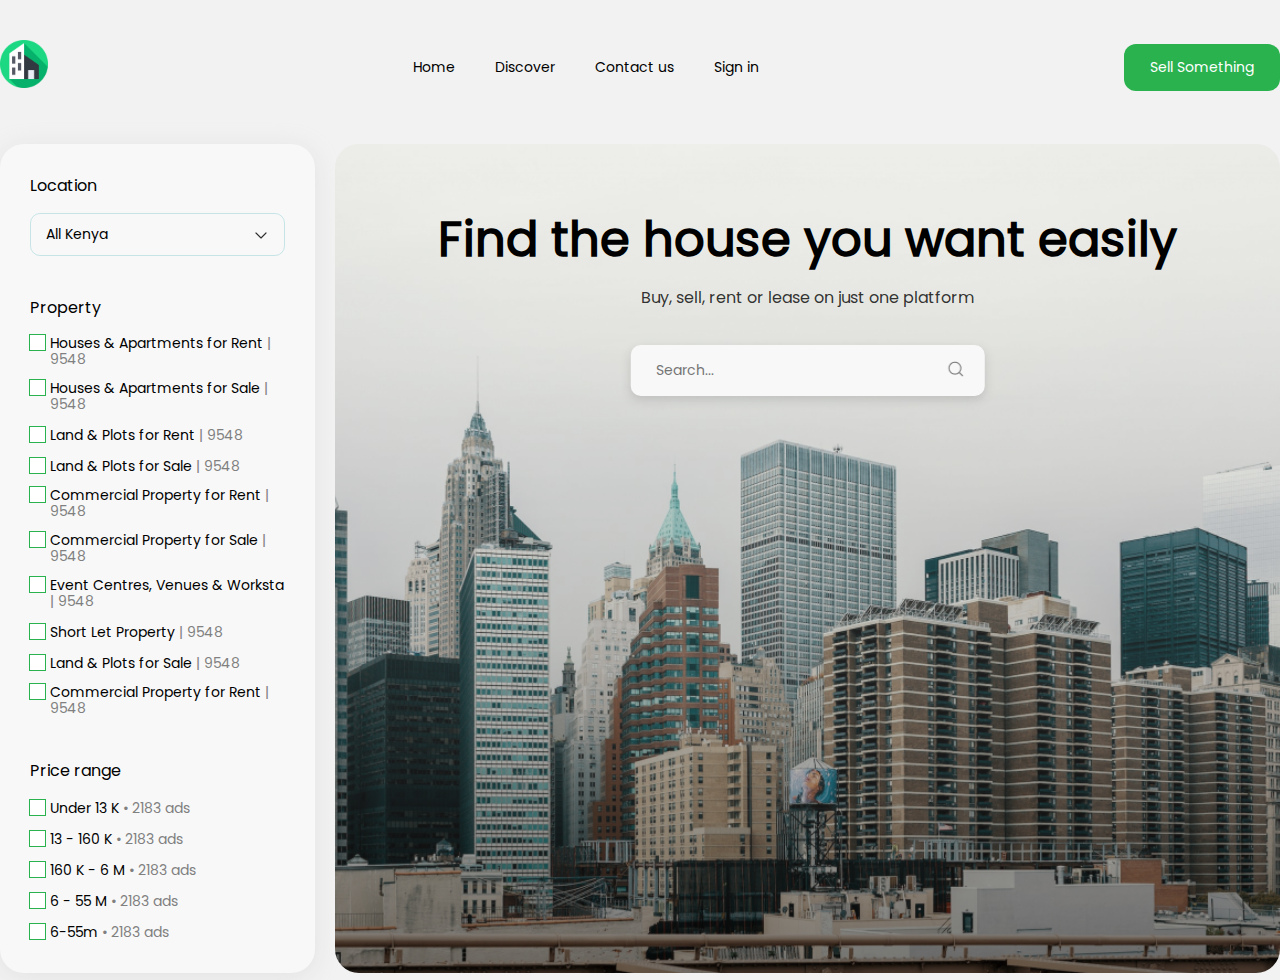
==== index.html @ 98f157ca "added checkbox-main-image and responsive" ====
<!DOCTYPE html>
<html lang="en">
<head>
    <meta charset="UTF-8">
    <meta name="viewport" content="width=device-width, initial-scale=1.0">
    <link rel="stylesheet" href="font.css">
    <link rel="stylesheet" href="style.css">
    <title>Find the house you want easily</title>
</head>
<body>
    <header>
        <div class="header-container">
            <div class="logo">
                <a href="index.html">
                    <img src="images/logo.svg" alt="Logo">
                </a>
            </div>
            <nav>
                <ul class="header-nav">
                    <li><a href="">Home</a></li>
                    <li><a href="">Discover</a></li>
                    <li><a href="">Contact us</a></li>
                    <li><a href="">Sign in</a></li>
                </ul>
            </nav>
            <a href="" class="sell-button">Sell Something</a>
            <div class="header-search">
                <img src="images/search-icon.png" alt="Search">
            </div>
        </div>
    </header>
    <main>
        <section class="checkbox-main-image">
            <div class="checkbox">
                <div class="location">
                    <h3>Location</h3>
                    <div class="drop-down">
                        <span>All Kenya</span>
                        <img src="images/arrow-down.png" alt="Arrow">
                    </div>
                </div>
                <div class="Property">
                    <h3>Property</h3>
                    <form class="property-checkbox">
                        <div class="property-box">
                            <input type="checkbox" id="house-apartment-rent" name="house-apartment-rent">
                            <label for="house-apartment-rent">Houses & Apartments for Rent <span>| 9548</span></label>
                        </div>
                        <div class="property-box">
                            <input type="checkbox" id="house-apartment-sale" name="house-apartment-sale" >
                            <label for="house-apartment-sale">Houses & Apartments for Sale <span>| 9548</span></label>
                        </div>
                        <div class="property-box">
                            <input type="checkbox" id="land-plot-rent" name="land-plot-rent" >
                            <label for="land-plot-rent">Land & Plots for Rent <span>| 9548</span></label>
                        </div>
                        <div class="property-box">
                            <input type="checkbox" id="land-plot-sale" name="" >
                            <label for="land-plot-sale">Land & Plots for Sale <span>| 9548</span></label>
                        </div>
                        <div class="property-box">
                            <input type="checkbox" id="commercial-property-rent" name="commercial-property-rent" >
                            <label for="commercial-property-rent">Commercial Property for Rent <span>| 9548</span></label>
                        </div>
                        <div class="property-box">
                            <input type="checkbox" id="commercial-property-sale" name="commercial-property-sale" >
                            <label for="commercial-property-sale">Commercial Property for Sale <span>| 9548</span></label>
                        </div>
                        <div class="property-box">
                            <input type="checkbox" id="event-venues" name="event-venues" >
                            <label for="event-venues">Event Centres, Venues & Worksta <span>| 9548</span></label>
                        </div>
                        <div class="property-box">
                            <input type="checkbox" id="short-property" name="short-property" >
                            <label for="short-property">Short Let Property <span>| 9548</span></label>
                        </div>
                        <div class="property-box">
                            <input type="checkbox" id="land-plot" name="land-plot" >
                            <label for="land-plot">Land & Plots for Sale <span>| 9548</span></label>
                        </div>
                        <div class="property-box">
                            <input type="checkbox" id="commercial-property" name="commercial-property" >
                            <label for="commercial-property">Commercial Property for Rent <span>| 9548</span></label>
                        </div>
                    </form>
                </div>
                <div class="Price-range">
                    <h3>Price range</h3>
                    <form class="price-range-checkbox">
                        <div class="price-range-box">
                            <input type="checkbox" id="tiny" name="tiny">
                            <label for="tiny">Under 13 K <span> • 2183 ads</span></label>
                        </div>
                        <div class="price-range-box">
                            <input type="checkbox" id="small" name="small">
                            <label for="small">13 - 160 K <span> • 2183 ads</span></label>
                        </div>
                        <div class="price-range-box">
                            <input type="checkbox" id="normal" name="normal">
                            <label for="normal">160 K - 6 M  <span> • 2183 ads</span></label>
                        </div>
                        <div class="price-range-box">
                            <input type="checkbox" id="large" name="large">
                            <label for="large">6 - 55 M <span> • 2183 ads</span></label>
                        </div>
                        <div class="price-range-box">
                            <input type="checkbox" id="extra" name="extra">
                            <label for="extra">6-55m <span> • 2183 ads</span></label>
                        </div>
                    </form>
                </div>
            </div>
            <div class="main-image">
                <img src="images/main-image.png" alt="City" class="main-image-bg">
                <div class="main-image-text">
                    <h1>Find the house you want easily</h1>
                    <span class="title-under">Buy, sell, rent or lease on just one platform</span>
                    <div class="search-container">
                        <form class="search-bar-main">
                            <input type="text" placeholder="Search..." name="main-search">
                            <button type="submit"><img src="images/search-icon.png" alt="Search"></button>
                        </form>
                    </div>
                </div>
            </div>
        </section>
    </main>
</body>
</html>
---- font.css ----
@font-face {
    font-family: "poppins";
    src: url(fonts/poppins.ttf);
}
---- style.css ----
* {
    margin: 0;
    padding: 0;
    box-sizing: border-box;
}

a {
    text-decoration: none;
    color: inherit;
}

ul {
    list-style: none;
}

body {
    font-family: "poppins";
    background-color: #F2F2F2;
}

/* FONTS */

header,
.checkbox,
footer {
    font-size: 14px;
    font-weight: 400;
    line-height: 21px;
}

h3 {
    font-size: 16px;
    font-weight: 500;
    line-height: 24px;
}

            /* END FONTS */

            /* HEADER */

.header-container {
    max-width: 1500px;
    margin: 0 auto;
    display: flex;
    justify-content: space-between;
    align-items: center;
    margin-top: 40px;
}

.header-nav {
    display: flex;
    gap: 40px;
}

.header-nav a {
    position: relative;
    display: block;
}

.header-nav a::after {
    content: "";
    position: absolute;
    width: 100%;
    height: 2px;
    background: #29B24E;
    left: 0;
    bottom: -8px;
    transform: scale(0);
    transition: 0.5s;
}

.header-nav a:hover::after {
    transform: scaleX(1);
}

.sell-button {
    padding: 13px 26px 13px 26px;
    border-radius: 12px;
    background-color: #29B24E;
    color: #FFFFFF;
}

.header-search {
    display: none;
}

            /* END HEADER */

            /* CHECKBOX MAIN IMAGE */

main {
    max-width: 1500px;
    margin: 0 auto;
}

.checkbox-main-image {
    margin-top: 50px;
    display: grid;
    grid-template-columns: 1fr 3fr;
    grid-template-rows: 1fr;
    gap: 20px;
}

.checkbox {
    background-color: #F8F8F8;
    box-shadow: 0px 4px 25px 0px #C2C2C24F;
    border-radius: 24px;
    padding: 30px;
}

.drop-down {
    display: flex;
    justify-content: space-between;
    padding: 10px 15px;
    align-items: center;
    border: 1px solid #0D9CA436;
    border-radius: 10px;
    margin-top: 15px;
}

[type="checkbox"] {
    display: none;
}

[type="checkbox"] + label {
    position: relative;
    padding-left: 20px;
    cursor: pointer;
    display: inline-block;
    color: black;
    line-height: 16px;
}

[type="checkbox"] + label::before {
    content: "";
    position: absolute;
    left: 0;
    top: 0;
    width: 15px;
    height: 15px;
    outline: 1.4px solid #29B24E;
    background: #FFFFFF;
}

[type="checkbox"]:checked + label::before {
    content: "";
    position: absolute;
    left: 0;
    top: 0;
    width: 15px;
    height: 15px;
    outline: 1.4px solid #29B24E;
    background: #29B24E
}

[type="checkbox"]:checked + label::after {
    content: "";
    position: absolute;
    left: 0;
    top: 0;
    width: 16px;
    height: 16px;
    background-image:url(images/check.png);
    background-size: contain;
}

.Property,
.Price-range {
    margin-top: 40px;
}

.property-checkbox {
    display: flex;
    flex-direction: column;
    gap: 10px;
    margin-top: 15px;
}

.price-range-checkbox{
    display: flex;
    flex-direction: column;
    gap: 10px;
    margin-top: 15px;
}

.property-checkbox span,
.price-range-box span {
    color: grey;
}

.main-image {
    position: relative;
    height: auto;
    border-radius: 24px;
}

.main-image-bg {
    width: 100%;
    height: 100%;
    border-radius: 24px;
}

.main-image-text {
    margin-top: 60px;
    width: 90%;
    position: absolute;
    text-align: center;
    display: flex;
    flex-direction: column;
    gap: 10px;
    align-items: center;
    top: 0;
    left: 50%;
    transform:  translate(-50%);
}

h1 {
    font-size: 48px;
    font-weight: 600;
    line-height: 72px;
}

.title-under {
    font-size: 16px;
    font-weight: 400;
    line-height: 24px;
    color: #000000CC;
}

.search-container {
    margin-top: 25px;
}

.search-bar-main {
    min-width: 300px;
    background-color: #F8F8F8;
    display: flex;
    align-items: center;
    padding: 5px 5px;
    border-radius: 10px;
    box-shadow: 0px 4px 10px 0px #7C7C7C45;
}

.search-bar-main button {
    border: 0;
    background-color: #F8F8F8;
    cursor: pointer;
    padding-right: 15px
}

.search-bar-main input {
    background-color: #F8F8F8CC;
    flex: 1;
    border: 0;
    outline: none;
    padding: 10px 20px;
    font-size: 14px;
    line-height: 21px;
    font-weight: 400;
    font-family: "poppins";
}

            /* RESPONSIVE */

@media (max-width: 1440px) {

    .header-container {
        max-width: 1300px;
        margin-bottom: 50px;
    }
    .checkbox-main-image {
        max-width: 1300px;
        margin: 0 auto;
    }

    .main-image-bg {
        object-fit: cover
    }

}

@media (max-width: 1240px) {

    .header-container {
        max-width: 1100px;
    }

    .checkbox-main-image {
        max-width: 1100px;
        margin: 0 auto;
    }
    
    .main-image-bg {
        object-fit: cover
    }

}

@media (max-width: 1100px) {

    .header-container {
        max-width: 900px;
    }

    .checkbox-main-image {
        max-width: 900px;
        margin: 0 auto;
    }

    .main-image-bg {
        object-fit: cover
    }
    
}

@media (max-width: 767px) {

    .header-container {
        max-width: 90%;
    }

    .header-nav,
    .search-container,
    .sell-button {
        display: none;
    }

    .header-search {
        display: flex;
        justify-content: center;
        align-items: center;
        width: 44px;
        height: 44px;
        border-radius: 50%;
        background-color: #F8F8F8;
        box-shadow: 0px 4px 25px 0px #C2C2C24F;
    }

    .checkbox-main-image {
        max-width: 90%;
        display: flex;
        flex-direction: column-reverse;
    }

    .main-image-bg {
        width: 100%;
        height: 700px
    }
}

@media (max-width: 567px) {

    .header-container {
        margin-bottom: 20px;
    }

    h1 {
        margin-bottom: 20px;
        font-size: 24px;
        line-height: 36px;
        width: 250px;
        /* border: 1px solid red; */
    }

    .title-under {
        font-size: 14px;
        line-height: 21px;
    }

}

@media (max-width: 567px) {
    
    .checkbox-main-image {
        max-width: 100%;
    }

    .main-image {
        max-width: 90%;
        margin: 0 auto;
    }
}
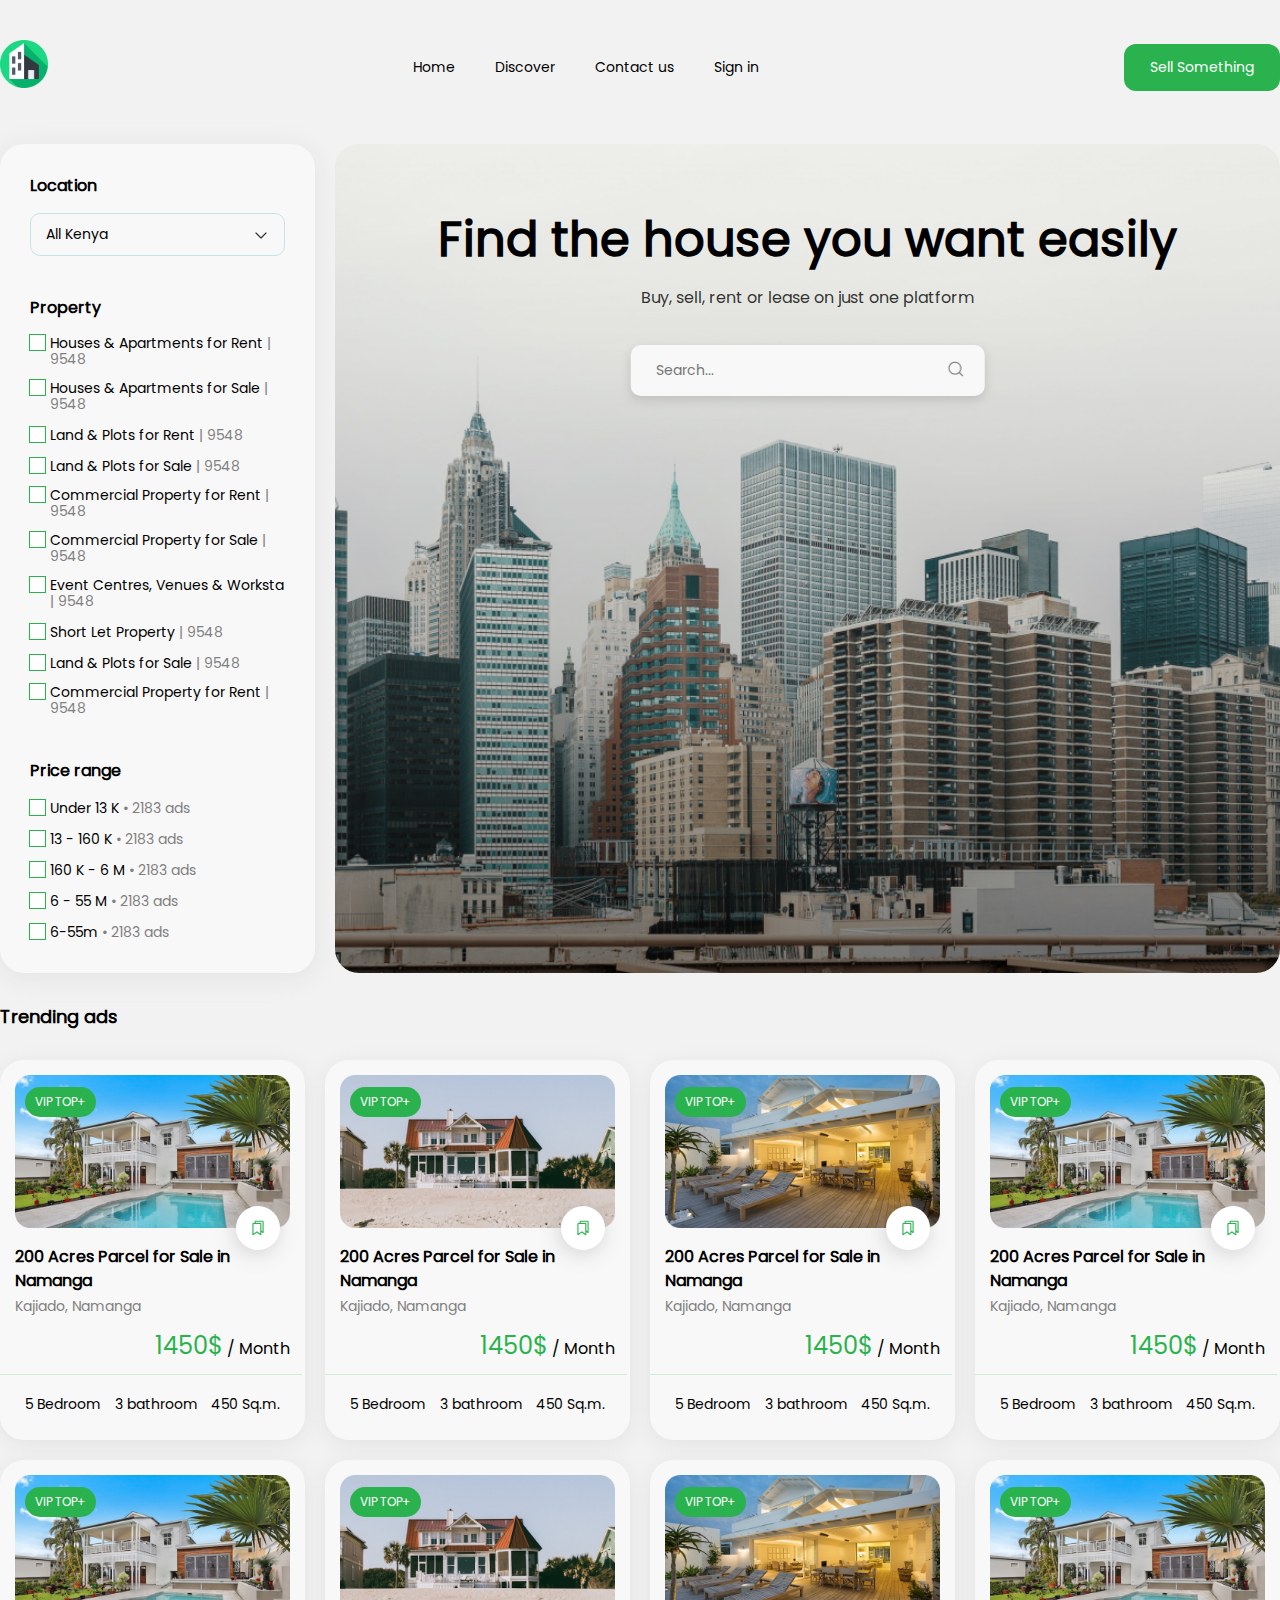
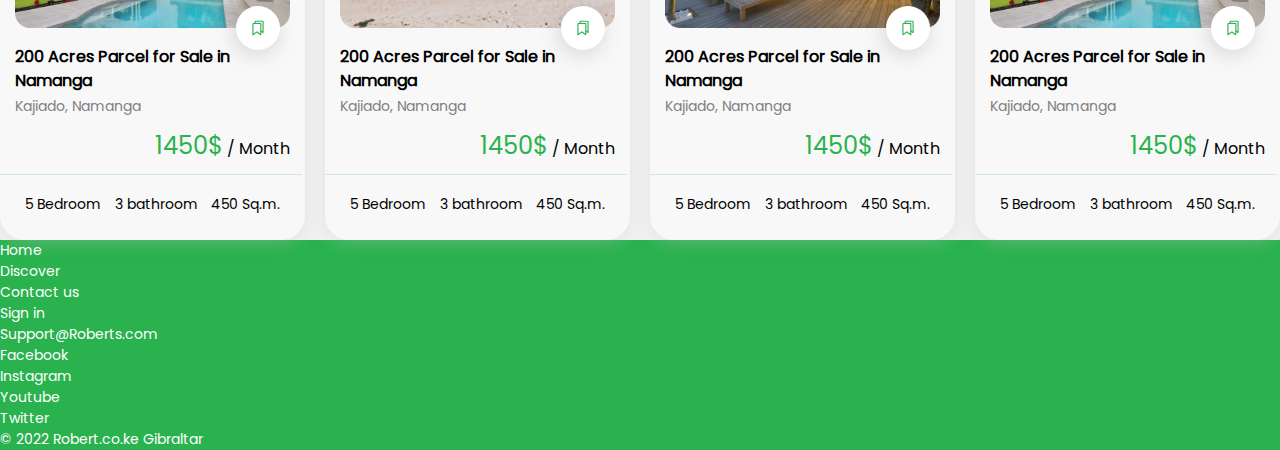
==== commit f25929e1: "added product cards section and responsive" ====
--- a/index.html
+++ b/index.html
@@ -15,7 +15,7 @@
                     <img src="images/logo.svg" alt="Logo">
                 </a>
             </div>
-            <nav>
+            <nav class="header-nav-container">
                 <ul class="header-nav">
                     <li><a href="">Home</a></li>
                     <li><a href="">Discover</a></li>
@@ -124,6 +124,227 @@
                 </div>
             </div>
         </section>
+        <section class="product-cards">
+            <h2 class="main-page-box-title">Trending ads</h2>
+            <div class="card-container">
+                <div class="card-box">
+                    <div class="card-image">
+                        <img src="images/house-pool.png" alt="House Pool" class="card-image-relative">
+                        <div class="vip-top">
+                            <span>VIP TOP+</span>
+                        </div>
+                        <div class="save-container">
+                            <img src="images/save-icon.png" alt="Save">
+                        </div>
+                    </div>
+                    <div class="card-info">
+                        <h3>200 Acres Parcel for Sale in Namanga</h3>
+                        <span class="card-text">Kajiado, Namanga</span>
+                        <div class="card-text-right">
+                            <span class="green-text">1450$</span> / Month 
+                        </div>
+                    </div>
+                    <div class="card-footer">
+                        <span>5 Bedroom</span>
+                        <span>3 bathroom</span>
+                        <span>450 Sq.m.</span>
+                    </div>  
+                </div>
+                <div class="card-box">
+                    <div class="card-image">
+                        <img src="images/house-beach.png" alt="House house-beach" class="card-image-relative">
+                        <div class="vip-top">
+                            <span>VIP TOP+</span>
+                        </div>
+                        <div class="save-container">
+                            <img src="images/save-icon.png" alt="Save">
+                        </div>
+                    </div>
+                    <div class="card-info">
+                        <h3>200 Acres Parcel for Sale in Namanga</h3>
+                        <span class="card-text">Kajiado, Namanga</span>
+                        <div class="card-text-right">
+                            <span class="green-text">1450$</span> / Month 
+                        </div>
+                    </div>
+                    <div class="card-footer">
+                        <span>5 Bedroom</span>
+                        <span>3 bathroom</span>
+                        <span>450 Sq.m.</span>
+                    </div>
+                </div>
+                <div class="card-box">
+                    <div class="card-image">
+                        <img src="images/house-white.png" alt="House White" class="card-image-relative">
+                        <div class="vip-top">
+                            <span>VIP TOP+</span>
+                        </div>
+                        <div class="save-container">
+                            <img src="images/save-icon.png" alt="Save">
+                        </div>
+                    </div>
+                    <div class="card-info">
+                        <h3>200 Acres Parcel for Sale in Namanga</h3>
+                        <span class="card-text">Kajiado, Namanga</span>
+                        <div class="card-text-right">
+                            <span class="green-text">1450$</span> / Month 
+                        </div>
+                    </div>
+                    <div class="card-footer">
+                        <span>5 Bedroom</span>
+                        <span>3 bathroom</span>
+                        <span>450 Sq.m.</span>
+                    </div>
+                </div>
+                <div class="card-box">
+                    <div class="card-image">
+                        <img src="images/house-pool.png" alt="House Pool" class="card-image-relative">
+                        <div class="vip-top">
+                            <span>VIP TOP+</span>
+                        </div>
+                        <div class="save-container">
+                            <img src="images/save-icon.png" alt="Save">
+                        </div>
+                    </div>
+                    <div class="card-info">
+                        <h3>200 Acres Parcel for Sale in Namanga</h3>
+                        <span class="card-text">Kajiado, Namanga</span>
+                        <div class="card-text-right">
+                            <span class="green-text">1450$</span> / Month 
+                        </div>
+                    </div>
+                    <div class="card-footer">
+                        <span>5 Bedroom</span>
+                        <span>3 bathroom</span>
+                        <span>450 Sq.m.</span>
+                    </div>
+                </div>
+                <div class="card-box">
+                    <div class="card-image">
+                        <img src="images/house-pool.png" alt="House Pool" class="card-image-relative">
+                        <div class="vip-top">
+                            <span>VIP TOP+</span>
+                        </div>
+                        <div class="save-container">
+                            <img src="images/save-icon.png" alt="Save">
+                        </div>
+                    </div>
+                    <div class="card-info">
+                        <h3>200 Acres Parcel for Sale in Namanga</h3>
+                        <span class="card-text">Kajiado, Namanga</span>
+                        <div class="card-text-right">
+                            <span class="green-text">1450$</span> / Month 
+                        </div>
+                    </div>
+                    <div class="card-footer">
+                        <span>5 Bedroom</span>
+                        <span>3 bathroom</span>
+                        <span>450 Sq.m.</span>
+                    </div>
+                </div>
+                <div class="card-box">
+                    <div class="card-image">
+                        <img src="images/house-beach.png" alt="House Beach" class="card-image-relative">
+                        <div class="vip-top">
+                            <span>VIP TOP+</span>
+                        </div>
+                        <div class="save-container">
+                            <img src="images/save-icon.png" alt="Save">
+                        </div>
+                    </div>
+                    <div class="card-info">
+                        <h3>200 Acres Parcel for Sale in Namanga</h3>
+                        <span class="card-text">Kajiado, Namanga</span>
+                        <div class="card-text-right">
+                            <span class="green-text">1450$</span> / Month 
+                        </div>
+                    </div>
+                    <div class="card-footer">
+                        <span>5 Bedroom</span>
+                        <span>3 bathroom</span>
+                        <span>450 Sq.m.</span>
+                    </div>
+                </div>
+                <div class="card-box">
+                    <div class="card-image">
+                        <img src="images/house-white.png" alt="House White" class="card-image-relative">
+                        <div class="vip-top">
+                            <span>VIP TOP+</span>
+                        </div>
+                        <div class="save-container">
+                            <img src="images/save-icon.png" alt="Save">
+                        </div>
+                    </div>
+                    <div class="card-info">
+                        <h3>200 Acres Parcel for Sale in Namanga</h3>
+                        <span class="card-text">Kajiado, Namanga</span>
+                        <div class="card-text-right">
+                            <span class="green-text">1450$</span> / Month 
+                        </div>
+                    </div>
+                    <div class="card-footer">
+                        <span>5 Bedroom</span>
+                        <span>3 bathroom</span>
+                        <span>450 Sq.m.</span>
+                    </div>
+                </div>
+                <div class="card-box">
+                    <div class="card-image">
+                        <img src="images/house-pool.png" alt="House Pool" class="card-image-relative">
+                        <div class="vip-top">
+                            <span>VIP TOP+</span>
+                        </div>
+                        <div class="save-container">
+                            <img src="images/save-icon.png" alt="Save">
+                        </div>
+                    </div>
+                    <div class="card-info">
+                        <h3>200 Acres Parcel for Sale in Namanga</h3>
+                        <span class="card-text">Kajiado, Namanga</span>
+                        <div class="card-text-right">
+                            <span class="green-text">1450$</span> / Month 
+                        </div>
+                    </div>
+                    <div class="card-footer">
+                        <span>5 Bedroom</span>
+                        <span>3 bathroom</span>
+                        <span>450 Sq.m.</span>
+                    </div>
+                </div>
+            </div>
+        </section>
     </main>
+    <footer>
+        <div class="footer-bg">
+            <div class="footer-container">
+                <div class="nav-social">
+                    <div class="footer-top">
+                        <nav class="footer-nav-container">
+                            <ul class="footer-nav">
+                                <li><a href="">Home</a></li>
+                                <li><a href="">Discover</a></li>
+                                <li><a href="">Contact us</a></li>
+                                <li><a href="">Sign in</a></li>
+                            </ul>
+                        </nav>
+                        <div class="email">
+                            <span>Support@Roberts.com</span>
+                        </div>
+                        <nav class="social-nav-container">
+                            <ul class="social-nav">
+                                <li><a href="https://www.facebook.com/" target="_blank">Facebook</a></li>
+                                <li><a href="https://www.instagram.com/" target="_blank">Instagram</a></li>
+                                <li><a href="https://www.youtube.com/" target="_blank">Youtube</a></li>
+                                <li><a href="https://twitter.com/" target="_blank">Twitter</a></li>
+                            </ul>
+                        </nav>
+                    </div>
+                </div>
+                <div class="copyright">
+                    <span>© 2022 Robert.co.ke Gibraltar</span>
+                </div>
+            </div>
+        </div>
+    </footer>
 </body>
 </html>--- a/style.css
+++ b/style.css
@@ -22,6 +22,7 @@
 
 header,
 .checkbox,
+.card-footer,
 footer {
     font-size: 14px;
     font-weight: 400;
@@ -30,7 +31,6 @@
 
 h3 {
     font-size: 16px;
-    font-weight: 500;
     line-height: 24px;
 }
 
@@ -260,6 +260,125 @@
     font-family: "poppins";
 }
 
+            /* END CHECKBOX MAIN IMAGE */
+
+            /* PRODUCT CARDS */
+
+.card-image-relative {
+    width: 100%;
+    height: auto;
+}
+
+.product-cards {
+    max-width: 100%;
+    margin-bottom: 100px;
+}
+
+.main-page-box-title {
+    font-size: 18px;
+    line-height: 27px;
+    margin-top: 30px;
+    margin-bottom: 30px;
+}
+
+.card-container {
+    display: grid;
+    max-width: 100%;
+    grid-template-columns: 1fr 1fr 1fr 1fr;
+    grid-template-rows: 1fr 1fr;
+    gap: 20px;
+}
+
+.card-box {
+    display: flex;
+    flex-direction: column;
+    background-color: #F8F8F8;
+    box-shadow: 0px 4px 18px 0px #C2C2C24D;
+    border-radius: 24px;
+    padding: 15px;
+    gap: 10px;
+}
+
+.card-image {
+    position: relative;
+}
+
+.vip-top {
+    font-size: 12px;
+    font-weight: 500;
+    line-height: 18px;
+    color: #FFFFFF;
+    position: absolute;
+    border-radius: 15px;
+    background-color: #29B24E;
+    padding: 6px 10px;
+    top: 12px;
+    left: 10px;
+}
+
+.save-container {
+    position: absolute;
+    display: flex;
+    justify-content: center;
+    align-items: center;
+    background-color: #FFFFFF;
+    box-shadow: -2px 4px 20px 0px #6D6D6D40;
+    padding: 13px;
+    border-radius: 50%;
+    bottom: -15px;
+    right: 10px;
+
+}
+
+.card-text {
+    color: grey;
+    font-size: 14px;
+    font-weight: 400;
+    line-height: 21px;
+}
+
+.card-text-right {
+    text-align: right;
+    position: relative;
+}
+
+.green-text {
+    color: #29B24E;
+    font-size: 24px;
+    line-height: 56px;
+    font-weight: 500;
+}
+
+.card-text-right::after {
+    position: absolute;
+    content: "";
+    display: block;
+    width: 109.7%;
+    left: -15px;
+    height: 1px;
+    background-color: #CFEAD6;
+}
+
+.card-footer {
+    display: flex;
+    justify-content: space-between;
+    padding: 10px;
+}
+
+            /* END PRODUCT CARDS */
+
+            /* FOOTER */
+
+.footer-bg {
+    background-color: #29B24E;
+    color: #FFFFFF;
+}
+
+.footer-container {
+    max-width: 1500px;
+    margin: 0 auto;
+}
+
             /* RESPONSIVE */
 
 @media (max-width: 1440px) {
@@ -277,6 +396,15 @@
         object-fit: cover
     }
 
+    .product-cards {
+        width: 1300px;
+        margin: 0 auto;
+    }
+
+    .card-container {
+        width: 1300px;
+    }
+
 }
 
 @media (max-width: 1240px) {
@@ -294,36 +422,19 @@
         object-fit: cover
     }
 
+    .product-cards {
+        width: 1100px;
+    }
+
+    .card-container {
+        width: 1100px;
+        grid-template-columns: 1fr 1fr 1fr;
+        grid-template-rows: 1fr 1fr;
+    }
+
 }
 
 @media (max-width: 1100px) {
-
-    .header-container {
-        max-width: 900px;
-    }
-
-    .checkbox-main-image {
-        max-width: 900px;
-        margin: 0 auto;
-    }
-
-    .main-image-bg {
-        object-fit: cover
-    }
-    
-}
-
-@media (max-width: 767px) {
-
-    .header-container {
-        max-width: 90%;
-    }
-
-    .header-nav,
-    .search-container,
-    .sell-button {
-        display: none;
-    }
 
     .header-search {
         display: flex;
@@ -336,6 +447,16 @@
         box-shadow: 0px 4px 25px 0px #C2C2C24F;
     }
 
+    .header-nav,
+    .search-container,
+    .sell-button {
+        display: none;
+    }
+
+    .header-container {
+        max-width: 900px;
+    }
+
     .checkbox-main-image {
         max-width: 90%;
         display: flex;
@@ -346,6 +467,40 @@
         width: 100%;
         height: 700px
     }
+
+    .product-cards {
+        width: 90%;
+    }
+
+    .card-container {
+        width: 100%;
+        grid-template-columns: 1fr 1fr 1fr;
+        grid-template-rows: 1fr 1fr 1fr;
+    }
+    
+}
+
+@media (max-width: 980px) {
+    .header-container {
+        max-width: 90%;
+    }
+
+    .card-container {
+        width: 100%;
+        grid-template-columns: 1fr 1fr ;
+        grid-template-rows: 1fr 1fr 1fr 1fr;
+    }
+}
+
+@media (max-width: 660px) {
+
+    .card-container {
+        width: 100%;
+        grid-template-columns: 1fr ;
+        grid-template-rows: repeat(1fr, 8);
+    }
+
+
 }
 
 @media (max-width: 567px) {
@@ -367,10 +522,6 @@
         line-height: 21px;
     }
 
-}
-
-@media (max-width: 567px) {
-    
     .checkbox-main-image {
         max-width: 100%;
     }
@@ -379,5 +530,6 @@
         max-width: 90%;
         margin: 0 auto;
     }
-}
-
+
+}
+
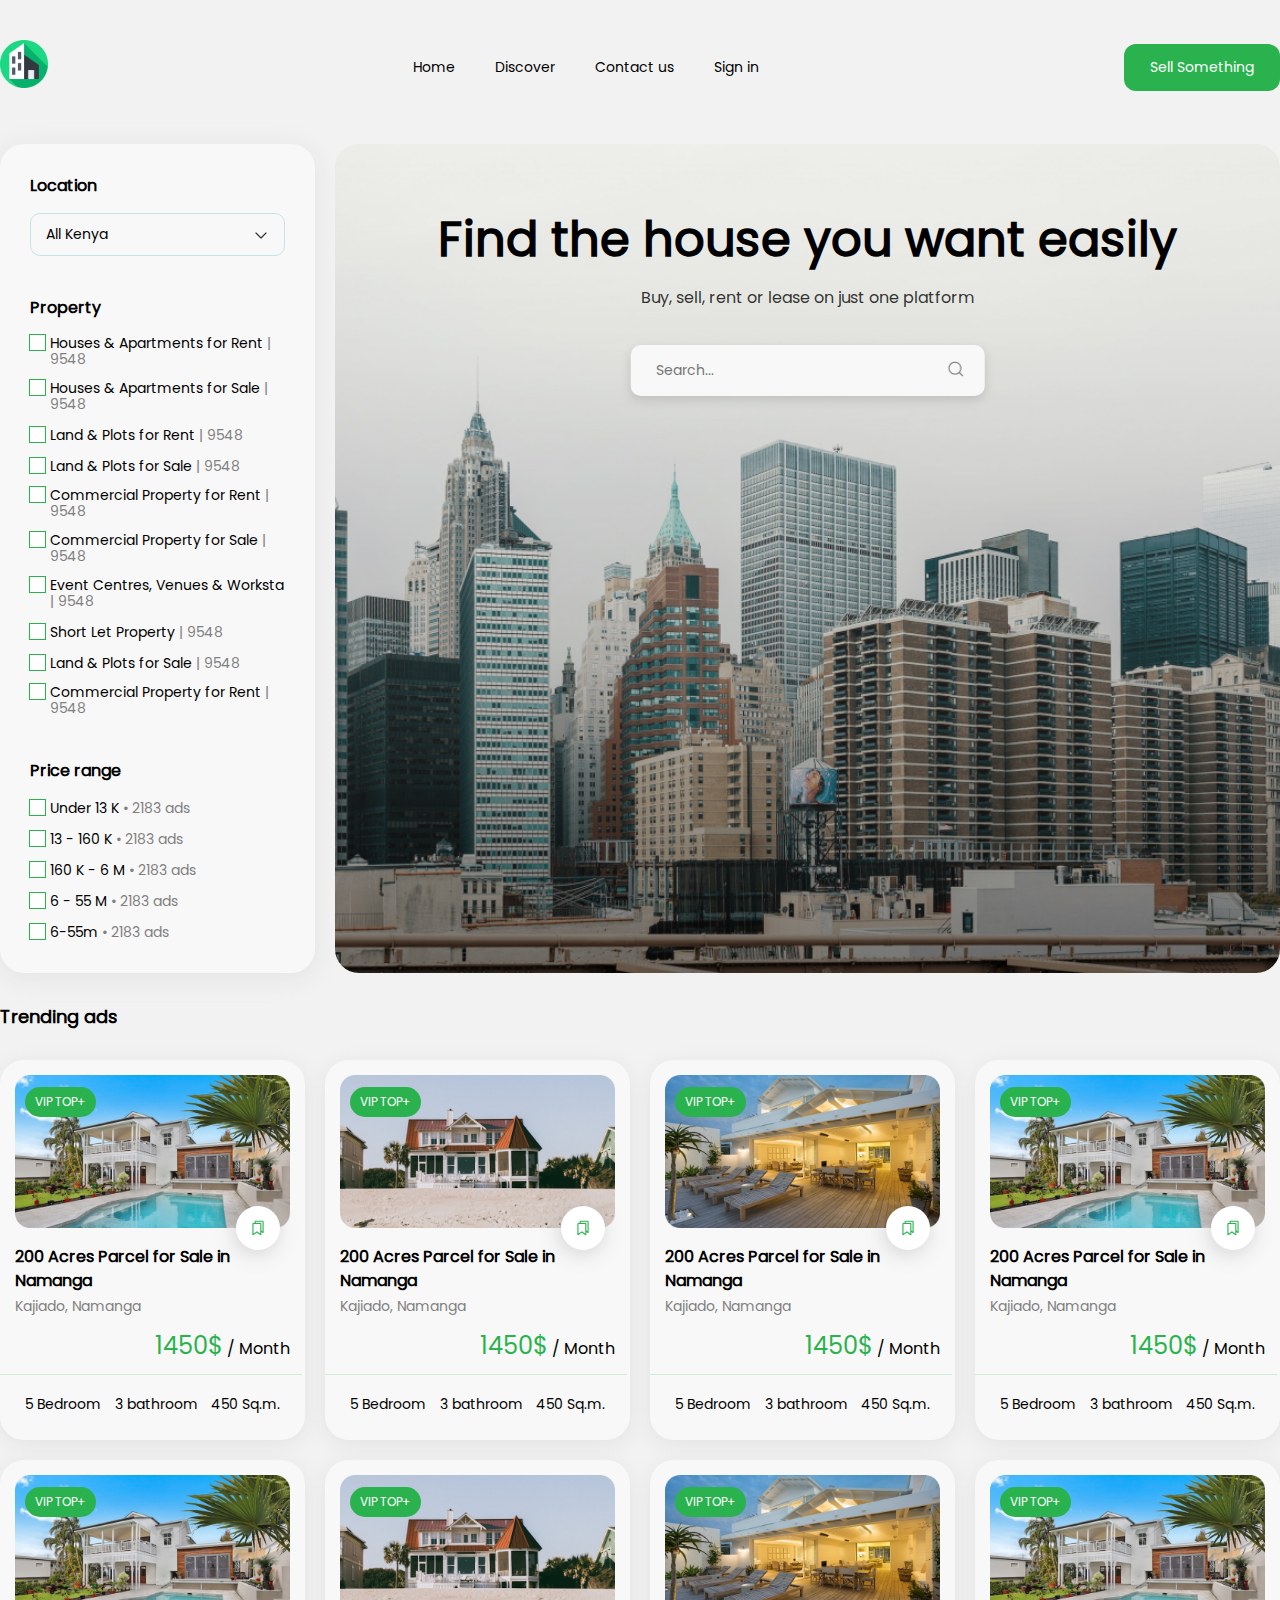
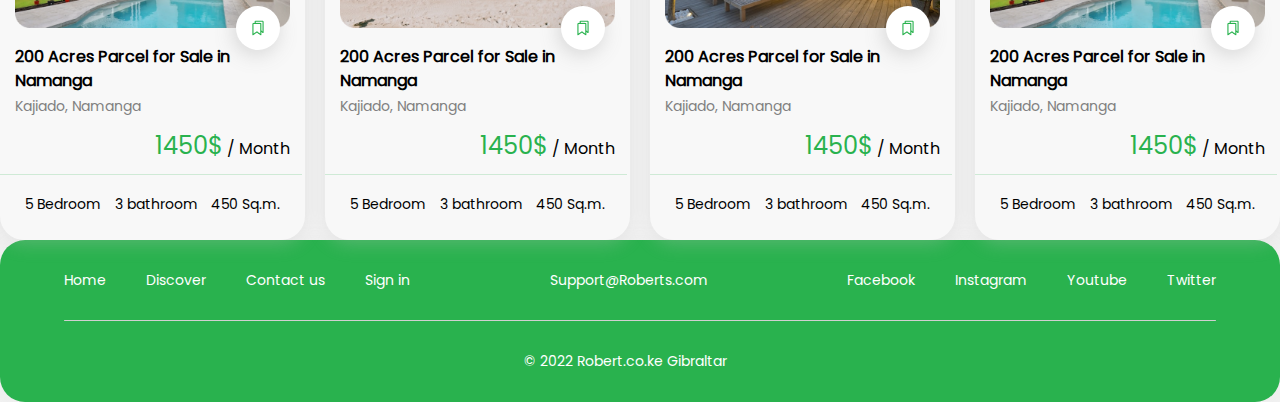
==== commit 823e0ef7: "added footer and responsive" ====
--- a/index.html
+++ b/index.html
@@ -317,28 +317,26 @@
     <footer>
         <div class="footer-bg">
             <div class="footer-container">
-                <div class="nav-social">
-                    <div class="footer-top">
-                        <nav class="footer-nav-container">
-                            <ul class="footer-nav">
-                                <li><a href="">Home</a></li>
-                                <li><a href="">Discover</a></li>
-                                <li><a href="">Contact us</a></li>
-                                <li><a href="">Sign in</a></li>
-                            </ul>
-                        </nav>
-                        <div class="email">
-                            <span>Support@Roberts.com</span>
-                        </div>
-                        <nav class="social-nav-container">
-                            <ul class="social-nav">
-                                <li><a href="https://www.facebook.com/" target="_blank">Facebook</a></li>
-                                <li><a href="https://www.instagram.com/" target="_blank">Instagram</a></li>
-                                <li><a href="https://www.youtube.com/" target="_blank">Youtube</a></li>
-                                <li><a href="https://twitter.com/" target="_blank">Twitter</a></li>
-                            </ul>
-                        </nav>
-                    </div>
+                <div class="footer-top">
+                    <nav class="footer-nav-container">
+                        <ul class="footer-nav">
+                            <li><a href="">Home</a></li>
+                            <li><a href="">Discover</a></li>
+                            <li><a href="">Contact us</a></li>
+                            <li><a href="">Sign in</a></li>
+                        </ul>
+                    </nav>
+                    <div class="email">
+                        <span>Support@Roberts.com</span>
+                    </div>
+                    <nav class="social-nav-container">
+                        <ul class="social-nav">
+                            <li><a href="https://www.facebook.com/" target="_blank">Facebook</a></li>
+                            <li><a href="https://www.instagram.com/" target="_blank">Instagram</a></li>
+                            <li><a href="https://www.youtube.com/" target="_blank">Youtube</a></li>
+                            <li><a href="https://twitter.com/" target="_blank">Twitter</a></li>
+                        </ul>
+                    </nav>
                 </div>
                 <div class="copyright">
                     <span>© 2022 Robert.co.ke Gibraltar</span>
--- a/style.css
+++ b/style.css
@@ -372,6 +372,8 @@
 .footer-bg {
     background-color: #29B24E;
     color: #FFFFFF;
+    border-radius: 25px;
+    box-shadow: 0px 4px 25px 0px #C2C2C21A;
 }
 
 .footer-container {
@@ -379,6 +381,40 @@
     margin: 0 auto;
 }
 
+.footer-top {
+    position: relative;
+    display: flex;
+    justify-content: space-between;
+    align-items: center;
+}
+
+.footer-nav,
+.social-nav {
+    display: flex;
+    gap: 40px;
+    padding-top: 30px;
+    padding-bottom: 30px;
+}
+
+.footer-top::after {
+    position: absolute;
+    content: "";
+    display: block;
+    width: 100%;
+    bottom: 0;
+    height: 1px;
+    border-radius: 40px;
+    background-color: #D0D0D0;
+}
+
+.copyright {
+    display: flex;
+    justify-content: center;
+    align-items: center;
+    padding-top: 30px;
+    padding-bottom: 30px;
+    margin-right: 30px;
+}
             /* RESPONSIVE */
 
 @media (max-width: 1440px) {
@@ -405,6 +441,17 @@
         width: 1300px;
     }
 
+    .footer-container {
+        max-width: 1300px;
+    }
+
+}
+
+@media (max-width: 1310px) {
+
+    .footer-container {
+        max-width: 90%;
+    }
 }
 
 @media (max-width: 1240px) {
@@ -477,6 +524,16 @@
         grid-template-columns: 1fr 1fr 1fr;
         grid-template-rows: 1fr 1fr 1fr;
     }
+
+    .email {
+        display: none;
+    }
+
+    .footer-nav,
+    .social-nav {
+        flex-direction: column;
+        gap: 20px;
+    }
     
 }
 
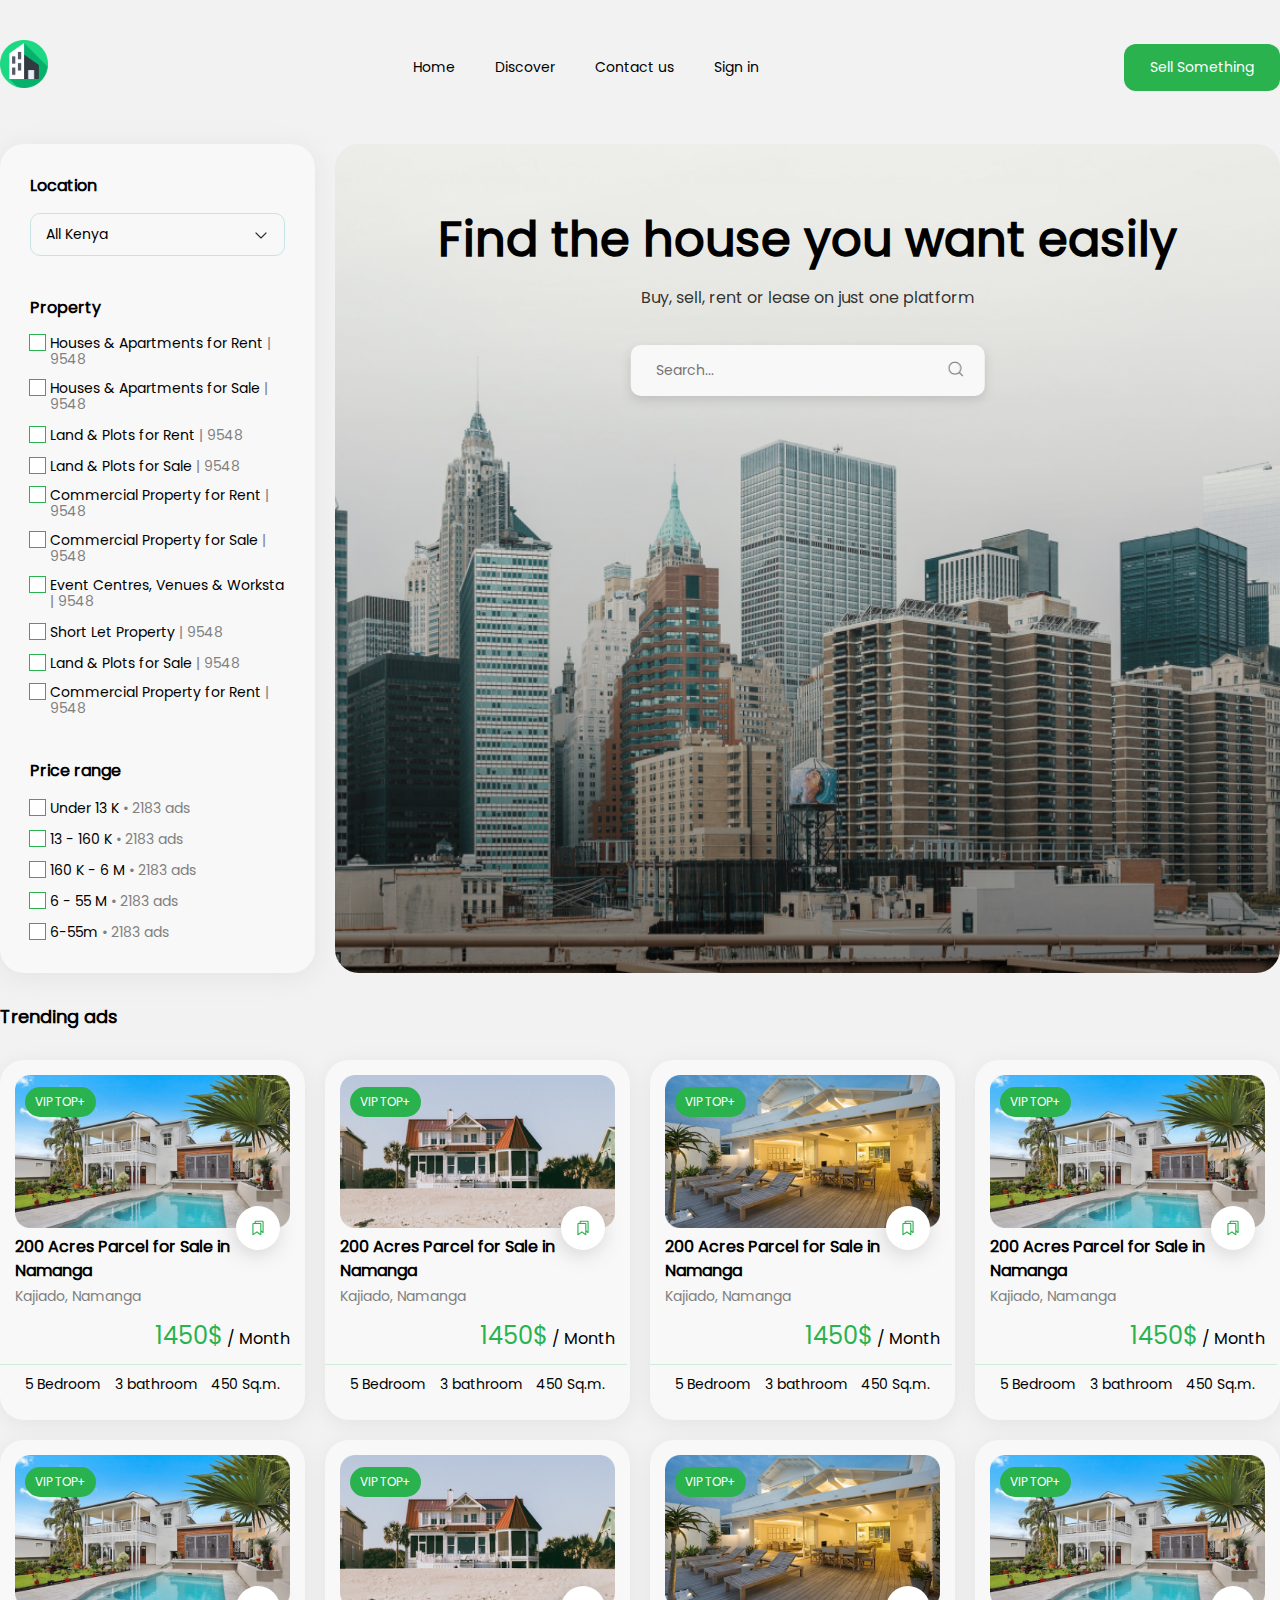
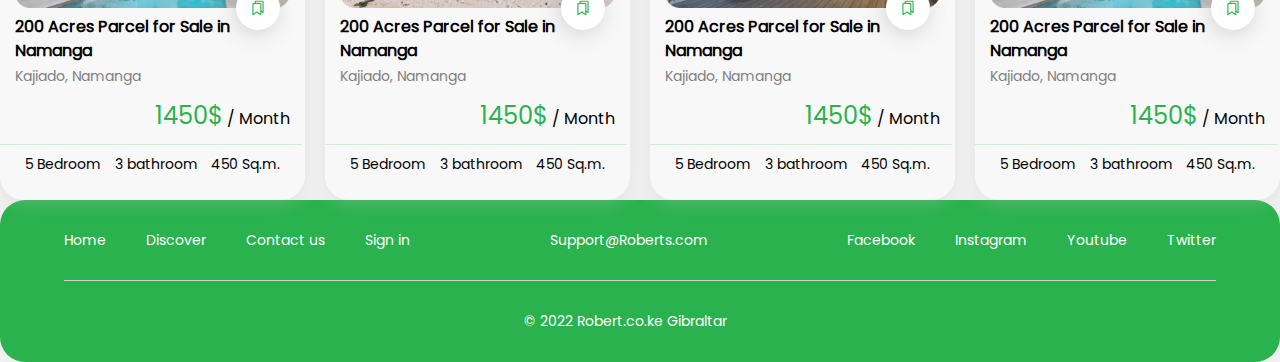
==== commit 55b566a9: "edited card boxes added hover effect" ====
--- a/index.html
+++ b/index.html
@@ -128,188 +128,204 @@
             <h2 class="main-page-box-title">Trending ads</h2>
             <div class="card-container">
                 <div class="card-box">
-                    <div class="card-image">
-                        <img src="images/house-pool.png" alt="House Pool" class="card-image-relative">
-                        <div class="vip-top">
-                            <span>VIP TOP+</span>
-                        </div>
-                        <div class="save-container">
-                            <img src="images/save-icon.png" alt="Save">
-                        </div>
-                    </div>
-                    <div class="card-info">
-                        <h3>200 Acres Parcel for Sale in Namanga</h3>
-                        <span class="card-text">Kajiado, Namanga</span>
-                        <div class="card-text-right">
-                            <span class="green-text">1450$</span> / Month 
-                        </div>
-                    </div>
-                    <div class="card-footer">
-                        <span>5 Bedroom</span>
-                        <span>3 bathroom</span>
-                        <span>450 Sq.m.</span>
-                    </div>  
-                </div>
-                <div class="card-box">
-                    <div class="card-image">
-                        <img src="images/house-beach.png" alt="House house-beach" class="card-image-relative">
-                        <div class="vip-top">
-                            <span>VIP TOP+</span>
-                        </div>
-                        <div class="save-container">
-                            <img src="images/save-icon.png" alt="Save">
-                        </div>
-                    </div>
-                    <div class="card-info">
-                        <h3>200 Acres Parcel for Sale in Namanga</h3>
-                        <span class="card-text">Kajiado, Namanga</span>
-                        <div class="card-text-right">
-                            <span class="green-text">1450$</span> / Month 
-                        </div>
-                    </div>
-                    <div class="card-footer">
-                        <span>5 Bedroom</span>
-                        <span>3 bathroom</span>
-                        <span>450 Sq.m.</span>
-                    </div>
-                </div>
-                <div class="card-box">
-                    <div class="card-image">
-                        <img src="images/house-white.png" alt="House White" class="card-image-relative">
-                        <div class="vip-top">
-                            <span>VIP TOP+</span>
-                        </div>
-                        <div class="save-container">
-                            <img src="images/save-icon.png" alt="Save">
-                        </div>
-                    </div>
-                    <div class="card-info">
-                        <h3>200 Acres Parcel for Sale in Namanga</h3>
-                        <span class="card-text">Kajiado, Namanga</span>
-                        <div class="card-text-right">
-                            <span class="green-text">1450$</span> / Month 
-                        </div>
-                    </div>
-                    <div class="card-footer">
-                        <span>5 Bedroom</span>
-                        <span>3 bathroom</span>
-                        <span>450 Sq.m.</span>
-                    </div>
-                </div>
-                <div class="card-box">
-                    <div class="card-image">
-                        <img src="images/house-pool.png" alt="House Pool" class="card-image-relative">
-                        <div class="vip-top">
-                            <span>VIP TOP+</span>
-                        </div>
-                        <div class="save-container">
-                            <img src="images/save-icon.png" alt="Save">
-                        </div>
-                    </div>
-                    <div class="card-info">
-                        <h3>200 Acres Parcel for Sale in Namanga</h3>
-                        <span class="card-text">Kajiado, Namanga</span>
-                        <div class="card-text-right">
-                            <span class="green-text">1450$</span> / Month 
-                        </div>
-                    </div>
-                    <div class="card-footer">
-                        <span>5 Bedroom</span>
-                        <span>3 bathroom</span>
-                        <span>450 Sq.m.</span>
-                    </div>
-                </div>
-                <div class="card-box">
-                    <div class="card-image">
-                        <img src="images/house-pool.png" alt="House Pool" class="card-image-relative">
-                        <div class="vip-top">
-                            <span>VIP TOP+</span>
-                        </div>
-                        <div class="save-container">
-                            <img src="images/save-icon.png" alt="Save">
-                        </div>
-                    </div>
-                    <div class="card-info">
-                        <h3>200 Acres Parcel for Sale in Namanga</h3>
-                        <span class="card-text">Kajiado, Namanga</span>
-                        <div class="card-text-right">
-                            <span class="green-text">1450$</span> / Month 
-                        </div>
-                    </div>
-                    <div class="card-footer">
-                        <span>5 Bedroom</span>
-                        <span>3 bathroom</span>
-                        <span>450 Sq.m.</span>
-                    </div>
-                </div>
-                <div class="card-box">
-                    <div class="card-image">
-                        <img src="images/house-beach.png" alt="House Beach" class="card-image-relative">
-                        <div class="vip-top">
-                            <span>VIP TOP+</span>
-                        </div>
-                        <div class="save-container">
-                            <img src="images/save-icon.png" alt="Save">
-                        </div>
-                    </div>
-                    <div class="card-info">
-                        <h3>200 Acres Parcel for Sale in Namanga</h3>
-                        <span class="card-text">Kajiado, Namanga</span>
-                        <div class="card-text-right">
-                            <span class="green-text">1450$</span> / Month 
-                        </div>
-                    </div>
-                    <div class="card-footer">
-                        <span>5 Bedroom</span>
-                        <span>3 bathroom</span>
-                        <span>450 Sq.m.</span>
-                    </div>
-                </div>
-                <div class="card-box">
-                    <div class="card-image">
-                        <img src="images/house-white.png" alt="House White" class="card-image-relative">
-                        <div class="vip-top">
-                            <span>VIP TOP+</span>
-                        </div>
-                        <div class="save-container">
-                            <img src="images/save-icon.png" alt="Save">
-                        </div>
-                    </div>
-                    <div class="card-info">
-                        <h3>200 Acres Parcel for Sale in Namanga</h3>
-                        <span class="card-text">Kajiado, Namanga</span>
-                        <div class="card-text-right">
-                            <span class="green-text">1450$</span> / Month 
-                        </div>
-                    </div>
-                    <div class="card-footer">
-                        <span>5 Bedroom</span>
-                        <span>3 bathroom</span>
-                        <span>450 Sq.m.</span>
-                    </div>
-                </div>
-                <div class="card-box">
-                    <div class="card-image">
-                        <img src="images/house-pool.png" alt="House Pool" class="card-image-relative">
-                        <div class="vip-top">
-                            <span>VIP TOP+</span>
-                        </div>
-                        <div class="save-container">
-                            <img src="images/save-icon.png" alt="Save">
-                        </div>
-                    </div>
-                    <div class="card-info">
-                        <h3>200 Acres Parcel for Sale in Namanga</h3>
-                        <span class="card-text">Kajiado, Namanga</span>
-                        <div class="card-text-right">
-                            <span class="green-text">1450$</span> / Month 
-                        </div>
-                    </div>
-                    <div class="card-footer">
-                        <span>5 Bedroom</span>
-                        <span>3 bathroom</span>
-                        <span>450 Sq.m.</span>
-                    </div>
+                    <a href="product.html">
+                        <div class="card-image">
+                            <img src="images/house-pool.png" alt="House Pool" class="card-image-relative">
+                            <div class="vip-top">
+                                <span>VIP TOP+</span>
+                            </div>
+                            <div class="save-container">
+                                <img src="images/save-icon.png" alt="Save">
+                            </div>
+                        </div>
+                        <div class="card-info">
+                            <h3>200 Acres Parcel for Sale in Namanga</h3>
+                            <span class="card-text">Kajiado, Namanga</span>
+                            <div class="card-text-right">
+                                <span class="green-text">1450$</span> / Month 
+                            </div>
+                        </div>
+                        <div class="card-footer">
+                            <span>5 Bedroom</span>
+                            <span>3 bathroom</span>
+                            <span>450 Sq.m.</span>
+                        </div>  
+                    </a>
+                </div>
+                <div class="card-box">
+                    <a href="product.html">
+                        <div class="card-image">
+                            <img src="images/house-beach.png" alt="House house-beach" class="card-image-relative">
+                            <div class="vip-top">
+                                <span>VIP TOP+</span>
+                            </div>
+                            <div class="save-container">
+                                <img src="images/save-icon.png" alt="Save">
+                            </div>
+                        </div>
+                        <div class="card-info">
+                            <h3>200 Acres Parcel for Sale in Namanga</h3>
+                            <span class="card-text">Kajiado, Namanga</span>
+                            <div class="card-text-right">
+                                <span class="green-text">1450$</span> / Month 
+                            </div>
+                        </div>
+                        <div class="card-footer">
+                            <span>5 Bedroom</span>
+                            <span>3 bathroom</span>
+                            <span>450 Sq.m.</span>
+                        </div>
+                    </a>
+                </div>
+                <div class="card-box">
+                    <a href="product.html">
+                        <div class="card-image">
+                            <img src="images/house-white.png" alt="House White" class="card-image-relative">
+                            <div class="vip-top">
+                                <span>VIP TOP+</span>
+                            </div>
+                            <div class="save-container">
+                                <img src="images/save-icon.png" alt="Save">
+                            </div>
+                        </div>
+                        <div class="card-info">
+                            <h3>200 Acres Parcel for Sale in Namanga</h3>
+                            <span class="card-text">Kajiado, Namanga</span>
+                            <div class="card-text-right">
+                                <span class="green-text">1450$</span> / Month 
+                            </div>
+                        </div>
+                        <div class="card-footer">
+                            <span>5 Bedroom</span>
+                            <span>3 bathroom</span>
+                            <span>450 Sq.m.</span>
+                        </div>
+                    </a>
+                </div>
+                <div class="card-box">
+                    <a href="product.html">
+                        <div class="card-image">
+                            <img src="images/house-pool.png" alt="House Pool" class="card-image-relative">
+                            <div class="vip-top">
+                                <span>VIP TOP+</span>
+                            </div>
+                            <div class="save-container">
+                                <img src="images/save-icon.png" alt="Save">
+                            </div>
+                        </div>
+                        <div class="card-info">
+                            <h3>200 Acres Parcel for Sale in Namanga</h3>
+                            <span class="card-text">Kajiado, Namanga</span>
+                            <div class="card-text-right">
+                                <span class="green-text">1450$</span> / Month 
+                            </div>
+                        </div>
+                        <div class="card-footer">
+                            <span>5 Bedroom</span>
+                            <span>3 bathroom</span>
+                            <span>450 Sq.m.</span>
+                        </div>
+                    </a>
+                </div>
+                <div class="card-box">
+                    <a href="product.html">
+                        <div class="card-image">
+                            <img src="images/house-pool.png" alt="House Pool" class="card-image-relative">
+                            <div class="vip-top">
+                                <span>VIP TOP+</span>
+                            </div>
+                            <div class="save-container">
+                                <img src="images/save-icon.png" alt="Save">
+                            </div>
+                        </div>
+                        <div class="card-info">
+                            <h3>200 Acres Parcel for Sale in Namanga</h3>
+                            <span class="card-text">Kajiado, Namanga</span>
+                            <div class="card-text-right">
+                                <span class="green-text">1450$</span> / Month 
+                            </div>
+                        </div>
+                        <div class="card-footer">
+                            <span>5 Bedroom</span>
+                            <span>3 bathroom</span>
+                            <span>450 Sq.m.</span>
+                        </div>
+                    </a>
+                </div>
+                <div class="card-box">
+                    <a href="product.html">
+                        <div class="card-image">
+                            <img src="images/house-beach.png" alt="House Beach" class="card-image-relative">
+                            <div class="vip-top">
+                                <span>VIP TOP+</span>
+                            </div>
+                            <div class="save-container">
+                                <img src="images/save-icon.png" alt="Save">
+                            </div>
+                        </div>
+                        <div class="card-info">
+                            <h3>200 Acres Parcel for Sale in Namanga</h3>
+                            <span class="card-text">Kajiado, Namanga</span>
+                            <div class="card-text-right">
+                                <span class="green-text">1450$</span> / Month 
+                            </div>
+                        </div>
+                        <div class="card-footer">
+                            <span>5 Bedroom</span>
+                            <span>3 bathroom</span>
+                            <span>450 Sq.m.</span>
+                        </div>
+                    </a>
+                </div>
+                <div class="card-box">
+                    <a href="product.html">
+                        <div class="card-image">
+                            <img src="images/house-white.png" alt="House White" class="card-image-relative">
+                            <div class="vip-top">
+                                <span>VIP TOP+</span>
+                            </div>
+                            <div class="save-container">
+                                <img src="images/save-icon.png" alt="Save">
+                            </div>
+                        </div>
+                        <div class="card-info">
+                            <h3>200 Acres Parcel for Sale in Namanga</h3>
+                            <span class="card-text">Kajiado, Namanga</span>
+                            <div class="card-text-right">
+                                <span class="green-text">1450$</span> / Month 
+                            </div>
+                        </div>
+                        <div class="card-footer">
+                            <span>5 Bedroom</span>
+                            <span>3 bathroom</span>
+                            <span>450 Sq.m.</span>
+                        </div>
+                    </a>
+                </div>
+                <div class="card-box">
+                    <a href="product.html">
+                        <div class="card-image">
+                            <img src="images/house-pool.png" alt="House Pool" class="card-image-relative">
+                            <div class="vip-top">
+                                <span>VIP TOP+</span>
+                            </div>
+                            <div class="save-container">
+                                <img src="images/save-icon.png" alt="Save">
+                            </div>
+                        </div>
+                        <div class="card-info">
+                            <h3>200 Acres Parcel for Sale in Namanga</h3>
+                            <span class="card-text">Kajiado, Namanga</span>
+                            <div class="card-text-right">
+                                <span class="green-text">1450$</span> / Month 
+                            </div>
+                        </div>
+                        <div class="card-footer">
+                            <span>5 Bedroom</span>
+                            <span>3 bathroom</span>
+                            <span>450 Sq.m.</span>
+                        </div>
+                    </a>
                 </div>
             </div>
         </section>
@@ -339,7 +355,7 @@
                     </nav>
                 </div>
                 <div class="copyright">
-                    <span>© 2022 Robert.co.ke Gibraltar</span>
+                    <a href="">© 2022 Robert.co.ke Gibraltar</a>
                 </div>
             </div>
         </div>
--- a/style.css
+++ b/style.css
@@ -297,6 +297,11 @@
     border-radius: 24px;
     padding: 15px;
     gap: 10px;
+    transition: 0.3s;
+}
+
+.card-box:hover {
+    transform: translate(0,-10px);
 }
 
 .card-image {
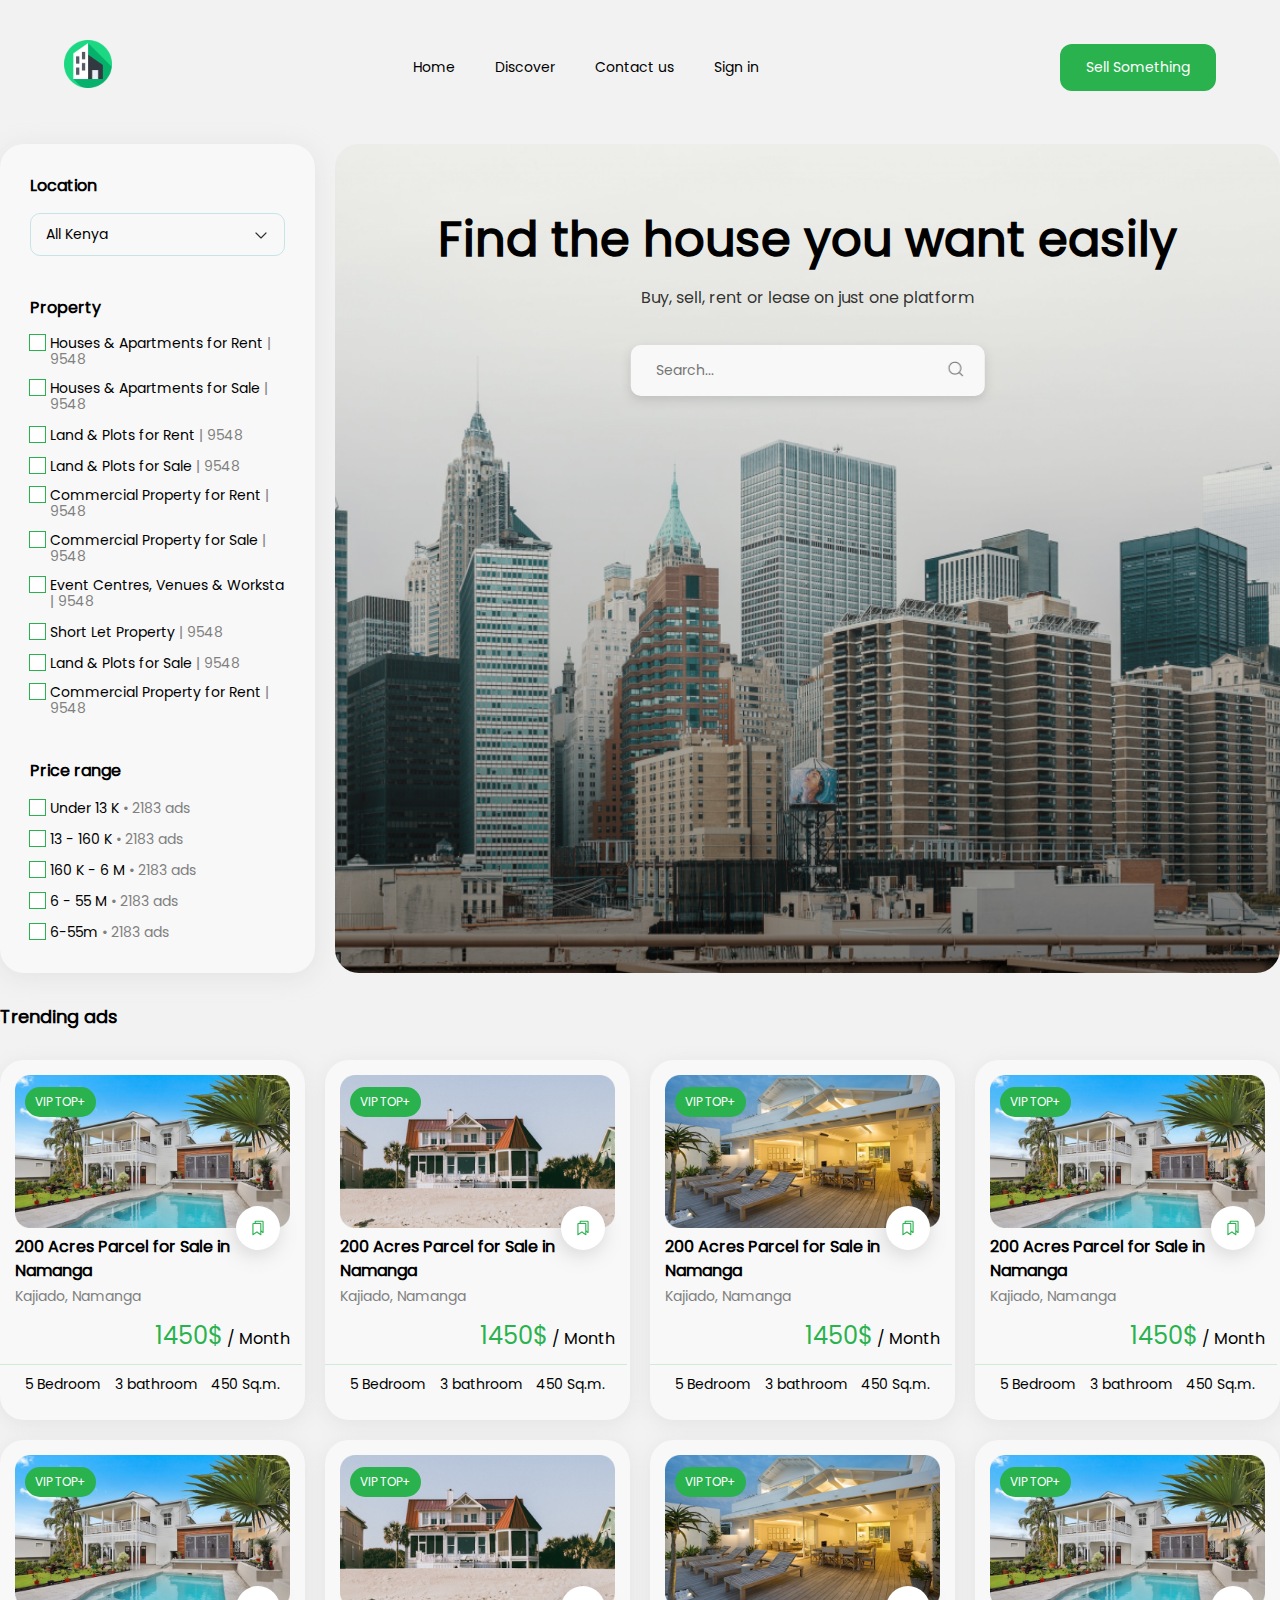
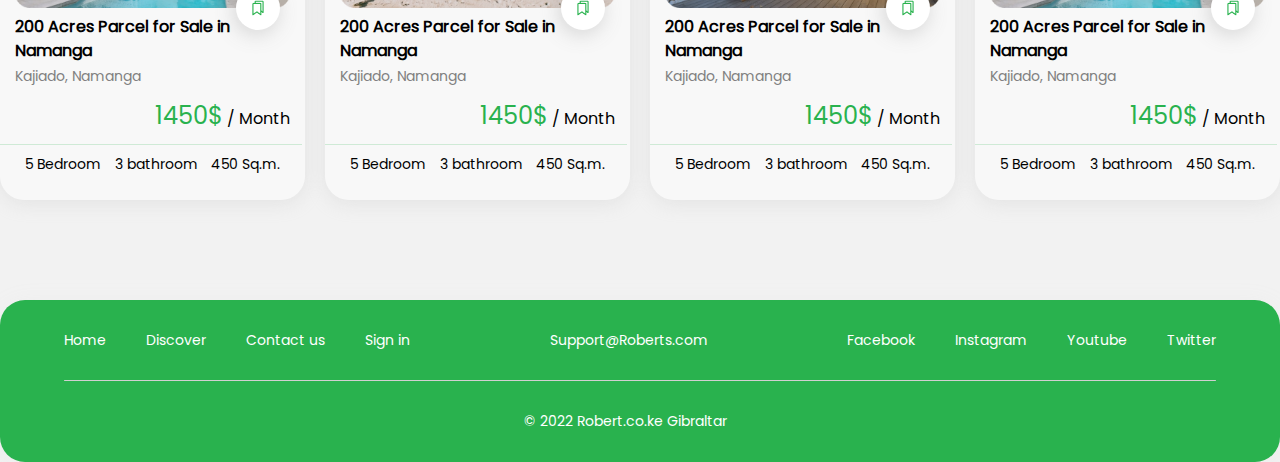
==== commit 19229e6b: "added product page and responsive" ====
--- a/index.html
+++ b/index.html
@@ -113,7 +113,7 @@
             <div class="main-image">
                 <img src="images/main-image.png" alt="City" class="main-image-bg">
                 <div class="main-image-text">
-                    <h1>Find the house you want easily</h1>
+                    <h1 class="main-image-title">Find the house you want easily</h1>
                     <span class="title-under">Buy, sell, rent or lease on just one platform</span>
                     <div class="search-container">
                         <form class="search-bar-main">
--- a/style.css
+++ b/style.css
@@ -18,7 +18,7 @@
     background-color: #F2F2F2;
 }
 
-/* FONTS */
+            /* FONTS */
 
 header,
 .checkbox,
@@ -214,7 +214,7 @@
     transform:  translate(-50%);
 }
 
-h1 {
+.main-image-title {
     font-size: 48px;
     font-weight: 600;
     line-height: 72px;
@@ -271,7 +271,7 @@
 
 .product-cards {
     max-width: 100%;
-    margin-bottom: 100px;
+    padding-bottom: 100px;
 }
 
 .main-page-box-title {
@@ -420,6 +420,231 @@
     padding-bottom: 30px;
     margin-right: 30px;
 }
+
+            /* FOOTER END */
+
+            /* PRODUCT MAIN PAGE */
+
+.product-main-image-info {
+    width: 100%;
+    display: grid;
+    gap: 30px;
+    grid-template-columns: 1fr 1fr;
+    grid-template-rows: 1fr;
+    padding-bottom: 50px;
+    padding-top: 30px;
+}
+
+.product-main-image {
+    border-radius: 20px;
+    width: 100%;
+    height: 100%;
+}
+
+.product-main-right {
+    width: 100%;
+    background-color: #F8F8F8;
+    box-shadow: 0px 4px 18px 0px #C2C2C24D;
+    border-radius: 24px;
+    padding: 30px 40px;
+}
+
+.product-main-top {
+    display: flex;
+    justify-content: space-between;
+    align-items: center;
+}
+
+.product-vip-top {
+    padding: 5px 10px;
+    background-color: #29B24E;
+    color: #FFFFFF;
+    border-radius: 15px;
+    font-size: 12px;
+    font-weight: 500;
+    line-height: 18px;
+}
+
+.product-date,
+.product-view {
+    font-size: 12px;
+    font-weight: 500;
+    line-height: 23px;
+}
+
+.product-view {
+    display: flex;
+    align-items: center;
+    gap: 5px;
+}
+
+.product-main-title {
+    margin-top: 20px;
+    margin-bottom: 15px;
+    font-size: 22px;
+    font-weight: 600;
+    line-height: 33px;
+}
+
+.product-main-title-text span {
+    color: grey;
+    font-size: 14px;
+    font-weight: 400;
+    line-height: 21px;
+}
+
+.product-main-info {
+    font-size: 14px;
+    font-weight: 600;
+    line-height: 23px;
+}
+
+.product-main-title-text p {
+    margin-top: 25px;
+    margin-bottom: 25px;
+    font-size: 14px;
+    font-weight: 400;
+    line-height: 23px;
+}
+
+.product-main-info {
+    position: relative;
+    display: flex;
+    gap: 25px;
+    padding-top: 20px;
+    padding-bottom: 20px;
+}
+
+.product-main-info::before {
+    content: "";
+    position: absolute;
+    display: block;
+    background-color: #ECECEC;
+    width: 113%;
+    height: 1px;
+    top: 0;
+    left: -40px;
+}
+
+.product-main-info::after {
+    content: "";
+    position: absolute;
+    display: block;
+    background-color: #ECECEC;
+    width: 113%;
+    height: 1px;
+    bottom: 0;
+    left: -40px;
+}
+
+.extra-info-title {
+    font-size: 12px;
+    font-weight: 400;
+    line-height: 23px;
+}
+
+.extra-info-text {
+    font-size: 14px;
+    font-weight: 600;
+    line-height: 23px;
+}
+
+.product-main-info-extra {
+    margin-top: 20px;
+    margin-bottom: 20px;
+    display: flex;
+    justify-content: space-between;
+}
+
+.address,
+.estate {
+    display: flex;
+    flex-direction: column;
+    gap: 20px;
+}
+
+.address-box,
+.estate-box {
+    display: flex;
+    flex-direction: column;
+    gap: 10px;
+}
+
+.facilities {
+    display: flex;
+    flex-direction: column;
+}
+
+.long-text {
+    line-height: 30px;
+}
+
+.product-main-price {
+    padding-top: 20px;
+    position: relative;
+    display: flex;
+    justify-content: space-between;
+    align-content: center;
+}
+
+.product-main-price::before {
+    content: "";
+    position: absolute;
+    display: block;
+    background-color: #ECECEC;
+    width: 113%;
+    height: 1px;
+    top: 0;
+    left: -40px;
+}
+
+.green-price {
+    color: #29B24E;
+    font-size: 36px;
+    font-weight: 600;
+    line-height: 54px;
+}
+
+.price {
+    margin-left: 45px;
+}
+
+.price-buttons {
+    display: flex;
+    gap: 15px;
+    align-items: center;
+}
+
+.sent-message {
+    padding: 10px 20px;
+    color: #29B24E;
+    background-color: #F8F8F8;
+    border: 1px solid #29B24E;
+    border-radius: 12px;
+    transition: all 0.5s;
+}
+
+.call {
+    padding: 10px 20px;
+    color: #29B24E;
+    background-color: #F8F8F8;
+    border: 1px solid #29B24E;
+    border-radius: 12px;
+    transition: all 0.5s;
+}
+
+.sent-message:hover {
+    color: #F8F8F8;
+    background-color: #29B24E;
+}
+
+.call:hover {
+    color: #F8F8F8;
+    background-color: #29B24E;
+}
+
+            /* END PRODUCT MAIN PAGE */
+
             /* RESPONSIVE */
 
 @media (max-width: 1440px) {
@@ -450,20 +675,41 @@
         max-width: 1300px;
     }
 
+    .product-main-image-info {
+        max-width: 1300px;
+        margin: 0 auto;
+    }
+
+    .product-main-image {
+        object-fit: cover
+    }
+    
+
 }
 
 @media (max-width: 1310px) {
+
+    .header-container {
+        width: 90%;
+    }
 
     .footer-container {
         max-width: 90%;
     }
+
+    .product-main-image-info {
+        max-width: 90%;
+    }
+
+    .price {
+        margin-left: 0;
+    }
+
 }
 
 @media (max-width: 1240px) {
 
-    .header-container {
-        max-width: 1100px;
-    }
+
 
     .checkbox-main-image {
         max-width: 1100px;
@@ -539,6 +785,11 @@
         flex-direction: column;
         gap: 20px;
     }
+
+    .product-main-image-info {
+        display: flex;
+        flex-direction: column;
+    }
     
 }
 
@@ -571,12 +822,11 @@
         margin-bottom: 20px;
     }
 
-    h1 {
+    .main-image-title {
         margin-bottom: 20px;
         font-size: 24px;
         line-height: 36px;
         width: 250px;
-        /* border: 1px solid red; */
     }
 
     .title-under {
@@ -593,5 +843,66 @@
         margin: 0 auto;
     }
 
-}
-
+    .product-main-image-info {
+        max-width: 100%;
+    }
+
+    .product-main-left {
+        max-width: 90%;
+        margin: 0 auto;
+    }
+
+    .product-main-right {
+        width: 100%;
+        padding: 10px 15px;
+    }
+
+    .product-main-info-extra {
+        display: flex;
+        flex-direction: column;
+    }
+
+    .product-main-info {
+        overflow: hidden;
+    }
+
+    .address-box,
+    .estate-box,
+    .facilities {
+        display: flex;
+        flex-direction: row;
+        justify-content: space-between;
+        text-align: right;
+    }
+
+    .facilities {
+        margin-top: 15px;
+    }
+
+    .product-main-price {
+        display: flex;
+        flex-direction: column;
+    }
+
+    .price-buttons {
+        margin-top: 50px;
+        margin-bottom: 40px;
+        display: flex;
+        flex-direction: column-reverse;
+    }
+
+    .sent-message {
+        width: 95%;
+        text-align: center;
+    }
+
+    .call {
+        width: 95%;
+        text-align: center;
+    }
+
+    .price {
+        margin-left: 15%;
+    }
+
+}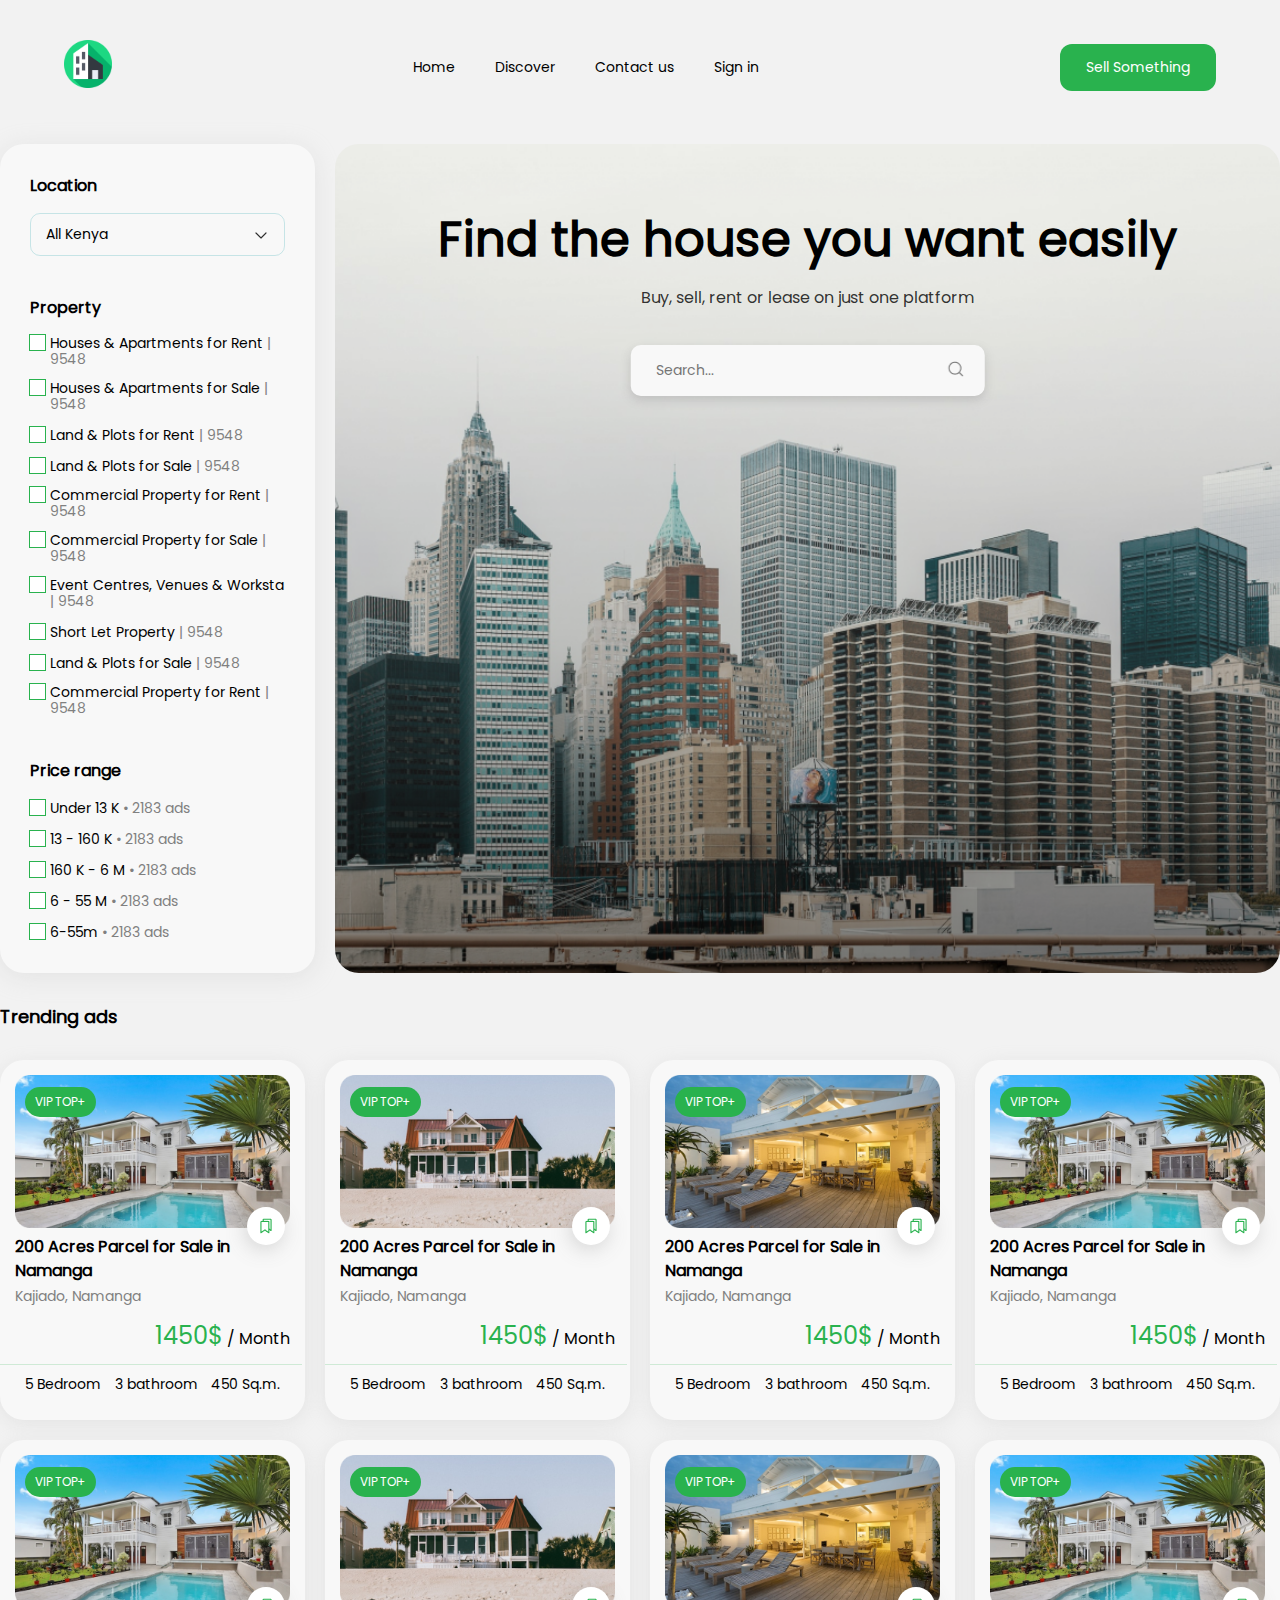
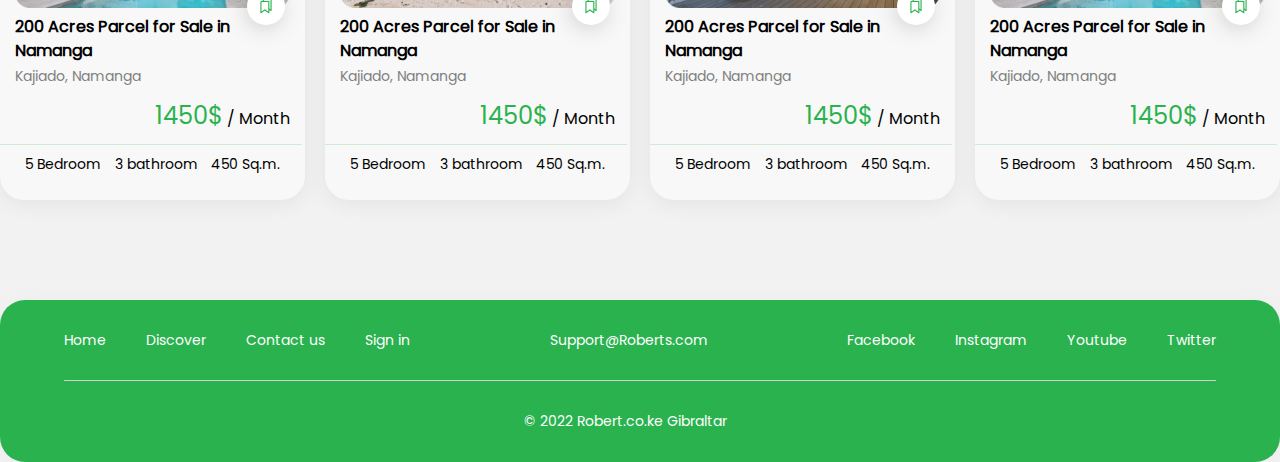
==== commit 2007e2bf: "added meta tags for google and facebook" ====
--- a/index.html
+++ b/index.html
@@ -3,6 +3,17 @@
 <head>
     <meta charset="UTF-8">
     <meta name="viewport" content="width=device-width, initial-scale=1.0">
+    <meta name="description" content="Find your dream home with our comprehensive real 
+    estate services! Browse through a wide selection of houses and apartments for rent 
+    and sale. Whether you're looking for a cozy apartment or a spacious house, we've got 
+    you covered. Explore our listings today and make your next move with confidence.">
+    <meta property="og:url" content="https://achi-abramia.github.io/Shualeduri-Davaleba/index.html">
+    <meta property="og:type" content="sales/rent">
+    <meta property="og:title" content="Find Your Dream Home: Explore Our Listings for Sale and Rent">
+    <meta property="og:description" content="Discover a wide range of properties for sale and rent. 
+    Whether you're searching for your next investment opportunity or your forever home, our comprehensive 
+    listings feature diverse options to suit every need and budget.">
+    <meta property="og:image" content="https://achi-abramia.github.io/Shualeduri-Davaleba/images/shualeduri-davaleba.jpg">
     <link rel="stylesheet" href="font.css">
     <link rel="stylesheet" href="style.css">
     <title>Find the house you want easily</title>
--- a/style.css
+++ b/style.css
@@ -328,10 +328,10 @@
     align-items: center;
     background-color: #FFFFFF;
     box-shadow: -2px 4px 20px 0px #6D6D6D40;
-    padding: 13px;
+    padding: 10px;
     border-radius: 50%;
-    bottom: -15px;
-    right: 10px;
+    bottom: -10px;
+    right: 5px;
 
 }
 
@@ -645,6 +645,23 @@
 
             /* END PRODUCT MAIN PAGE */
 
+            /* SIMILAR ADS */
+
+.similar-ads {
+    font-size: 22px;
+    font-weight: 600;
+    line-height: 33px;
+}
+
+.similar-ads-card {
+    padding-top: 20px;
+    padding-bottom: 130px;
+    display: grid;
+    grid-template-columns: 1fr 1fr 1fr 1fr;
+    grid-template-rows: 1fr;
+    gap: 20px;
+}
+
             /* RESPONSIVE */
 
 @media (max-width: 1440px) {
@@ -683,8 +700,11 @@
     .product-main-image {
         object-fit: cover
     }
-    
-
+
+    .similar-ads-container {
+        max-width: 1300px;
+        margin: 0 auto;
+    }
 }
 
 @media (max-width: 1310px) {
@@ -703,6 +723,15 @@
 
     .price {
         margin-left: 0;
+    }
+
+    .similar-ads-container {
+        max-width: 90%;
+    }
+
+    .similar-ads-card {
+        grid-template-columns: 1fr 1fr;
+        grid-template-rows: 1fr 1fr;
     }
 
 }
@@ -813,6 +842,11 @@
         grid-template-rows: repeat(1fr, 8);
     }
 
+    .similar-ads-card {
+        grid-template-columns: 1fr;
+        grid-template-rows: 1fr;
+    }
+
 
 }
 
